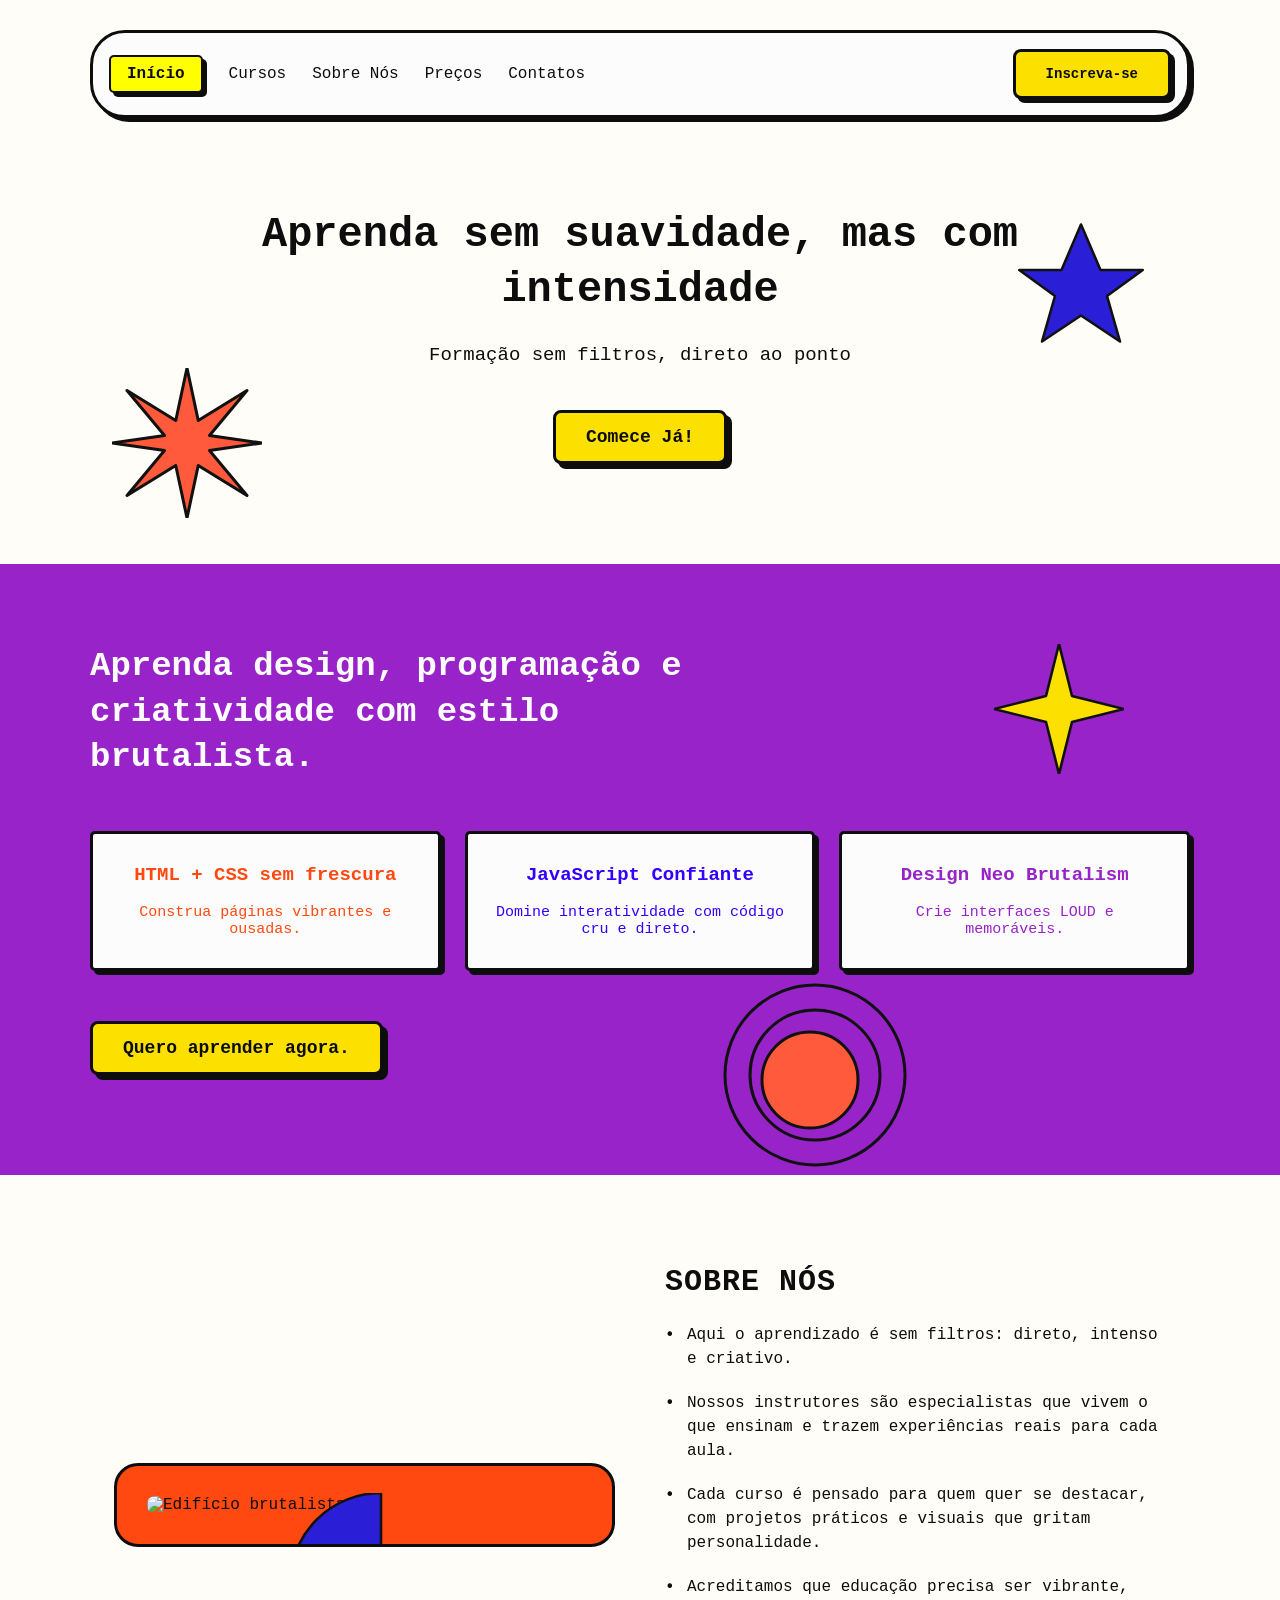
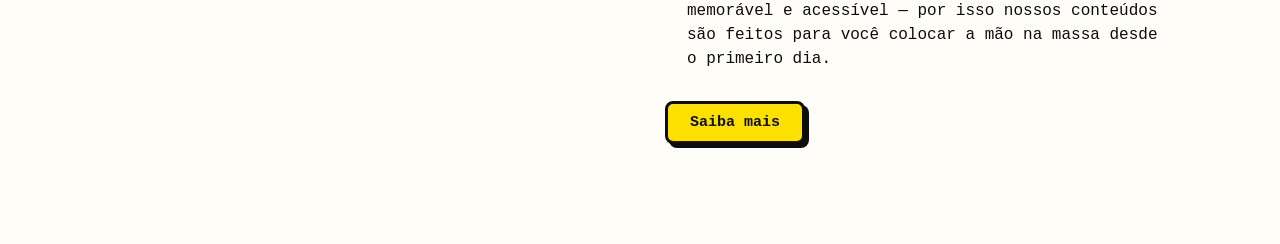
==== neo-brutalism/projeto-2/index.html @ 20c5fb58 "changes" ====
<!DOCTYPE html>
<html lang pt-BR>
<head>
    <meta charset="utf-8">
    <title>Course Page</title>
    <link href="https://fonts.googleapis.com/css2?family=Cousine:ital,wght@0,400;0,700;1,400;1,700&family=Lexend+Mega:wght@100..900&display=swap" rel="stylesheet">
    <link rel="stylesheet" href="assets/style.css">
</head>
<body>

  <!-- NAVBAR -->
  <nav class="navbar">
    <ul>
      <li class="active"><a href="#">Início</a></li>
      <li><a href="#">Cursos</a></li>
      <li><a href="#">Sobre Nós</a></li>
      <li><a href="#">Preços</a></li>
      <li><a href="#">Contatos</a></li>
    </ul>
    <ul>
      <li class="cta"><a href="#">Inscreva-se</a></li>
    </ul>
  </nav>

  <!-- HERO -->
  <section class="hero">
        <svg class="shape star-blue" viewBox="0 0 200 200" xmlns="http://www.w3.org/2000/svg">
      <polygon points="100,10 130,80 195,80 140,120 160,190 100,150 40,190 60,120 5,80 70,80"
        fill="#2a1fd6" stroke="#111" stroke-width="4" stroke-linejoin="round"/>
    </svg>

    <svg class="shape burst-orange" viewBox="0 0 200 200" xmlns="http://www.w3.org/2000/svg">
      <polygon points="100,0 115,70 180,30 130,90 200,100 130,110 180,170 115,130 100,200 85,130 20,170 70,110 0,100 70,90 20,30 85,70"
        fill="#ff5a3c" stroke="#111" stroke-width="4" stroke-linejoin="round"/>
    </svg>
    
    <h1>Aprenda sem suavidade, mas com intensidade</h1>
    <p>Formação sem filtros, direto ao ponto</p>
    <a href="#" class="btn-yellow">Comece Já!</a>
  </section>

  <!-- PURPLE SECTION -->
  <section class="purple-section">
    <div class="purple-inner">
      <svg class="shape star-yellow" viewBox="0 0 200 200" xmlns="http://www.w3.org/2000/svg">
        <path d="M100 0 L120 80 L200 100 L120 120 L100 200 L80 120 L0 100 L80 80 Z"
          fill="#fbe000" stroke="#111" stroke-width="4" stroke-linejoin="round"/>
      </svg>

      <h2>Aprenda design, programação e criatividade com estilo brutalista.</h2>

      <div class="cards">
        <div class="card">
          <h3>HTML + CSS sem frescura</h3>
          <p>Construa páginas vibrantes e ousadas.</p>
        </div>
        <div class="card">
          <h3>JavaScript Confiante</h3>
          <p>Domine interatividade com código cru e direto.</p>
        </div>
        <div class="card">
          <h3>Design Neo Brutalism</h3>
          <p>Crie interfaces LOUD e memoráveis.</p>
        </div>
      </div>

      <a href="#" class="btn-yellow">Quero aprender agora.</a>

      <svg class="shape rings-orange" viewBox="0 0 200 200" xmlns="http://www.w3.org/2000/svg">
        <circle cx="100" cy="100" r="90" fill="none" stroke="#111" stroke-width="3"/>
        <circle cx="100" cy="100" r="65" fill="none" stroke="#111" stroke-width="3"/>
        <circle cx="95" cy="105" r="48" fill="#ff5a3c" stroke="#111" stroke-width="3"/>
      </svg>
    </div>
  </section>

  <!-- ABOUT SECTION -->
  <section class="about-section">
    <div class="about-image-wrap">
      <img src="neobrutalismphoto" alt="Edifício brutalista">
      <svg class="fan-shape" viewBox="0 0 200 140" xmlns="http://www.w3.org/2000/svg">
        <path d="M0 140 A140 140 0 0 1 140 0 L140 140 Z" fill="#2a1fd6" stroke="#111" stroke-width="4"/>
      </svg>
    </div>

    <div class="about-text">
      <h2>SOBRE NÓS</h2>
      <ul>
        <li>Aqui o aprendizado é sem filtros: direto, intenso e criativo.</li>
        <li>Nossos instrutores são especialistas que vivem o que ensinam e trazem experiências reais para cada aula.</li>
        <li>Cada curso é pensado para quem quer se destacar, com projetos práticos e visuais que gritam personalidade.</li>
        <li>Acreditamos que educação precisa ser vibrante, memorável e acessível — por isso nossos conteúdos são feitos para você colocar a mão na massa desde o primeiro dia.</li>
      </ul>
      <a href="#" class="btn-yellow small">Saiba mais</a>
    </div>
  </section>

</body>
</html>




</html>
---- neo-brutalism/projeto-2/assets/style.css ----
* {
    box-sizing: border-box;
  }

  :root {
    --black: #0D0D0D;
    --cream: #FFFDF7;
    --purple: #9723C9;
    --yellow: #fbe000;
    --yellow-light: #FFFF00;
    --orange: #FF4910;
    --blue: #3300FF;
  }

  body {
    margin: 0;
    background: var(--cream);
    font-family: 'Cousine', Cousine, monospace;
    color: var(--black);
  }

  img {
    max-width: 100%;
    display: block;
  }

  /* ===== NAVBAR ===== */
  .navbar {
    max-width: 1100px;
    margin: 30px auto 0;
    background: #FCFCFC;
    border: 3px solid var(--black);
    border-radius: 35px;
    box-shadow: 4px 4px 0px var(--black);
    display: flex;
    align-items: center;
    justify-content: space-between;
    gap: 12px;
    padding: 16px 16px;
    flex-wrap: wrap;
    position: relative;
    z-index: 5;
  }

  .navbar ul {
    list-style: none;
    display: flex;
    align-items: center;
    gap: 26px;
    margin: 0;
    padding: 0;
    flex-wrap: wrap;
  }

  .navbar a {
    text-decoration: none;
    color: var(--black);
    font-size: 16px;
    white-space: nowrap;
  }

    .navbar a:hover {
    background: #FFF6DE55;
    border: 1px solid var(--black);
    border-radius: 5px;
    color: var(--black);
    font-size: 16px;
    box-shadow: 4px 4px var(--black);
    padding: 8px 16px;

  }

  .navbar li.active a {
    background: var(--yellow-light);
    border: 2px solid var(--black);
    border-radius: 5px;
    box-shadow: 4px 4px 0px var(--black);
    padding: 8px 16px;
    font-weight: 700;
    display: inline-block;
  }

  .navbar .cta a {
    display: inline-block;
    background: var(--yellow);
    border: 3px solid var(--black);
    border-radius: 8px;
    box-shadow: 4px 4px 0px var(--black);
    padding: 14px 30px;
    font-weight: 700;
    font-size: 14px;
    text-decoration: none;
    color: var(--black);
    font-family: 'cousine';
    cursor: pointer;
    transition: all 0.1s ease;
  }

    .navbar .cta a:hover {
    background: #FCFCFC;
    transform: translate(3px, 3px);
    box-shadow: 2px 2px 0px var(--black);
  }

  /* ===== HERO ===== */
  .hero {
    position: relative;
    max-width: 1100px;
    margin: 0 auto;
    padding: 90px 24px 100px;
    text-align: center;
    overflow: visible;
  }

  .hero h1 {
    font-size: 42px;
    font-weight: 700;
    margin: 0 0 24px;
    line-height: 1.3;
  }

  .hero p {
    font-size: 19px;
    max-width: 480px;
    margin: 0 auto 40px;
    line-height: 1.5;
  }

  .btn-yellow {
    display: inline-block;
    background: var(--yellow);
    border: 3px solid var(--black);
    border-radius: 8px;
    box-shadow: 5px 5px 0px var(--black);
    padding: 14px 30px;
    font-weight: 700;
    font-size: 18px;
    text-decoration: none;
    color: var(--black);
    font-family: 'cousine';
    cursor: pointer;
    transition: all 0.1s ease;
  }

  .btn-yellow:hover {
    background: #FCFCFC;
    transform: translate(3px, 3px);
    box-shadow: 2px 2px 0px var(--black);
  }
 .shape {
    position: absolute;
  }

  .shape.star-blue {
    width: 130px;
    top: 100px;
    right: 4%;
  }

  .shape.burst-orange {
    width: 150px;
    top: 250px;
    left: 2%;
  }

  /* ===== PURPLE SECTION ===== */
  .purple-section {
    background: var(--purple);
    color: #FCFCFC;
    padding: 80px 24px 100px;
    position: relative;
    overflow: hidden;
  }

  .purple-inner {
    max-width: 1100px;
    margin: 0 auto;
    position: relative;
  }

  .purple-inner h2 {
    font-size: 34px;
    max-width: 650px;
    line-height: 1.35;
    margin: 0 0 50px;
  }

  .cards {
    display: grid;
    grid-template-columns: repeat(3, 1fr);
    gap: 24px;
    margin-bottom: 50px;
  }

  .card {
    background: #FCFCFC;
    border: 3px solid var(--black);
    border-radius: 5px;
    box-shadow: 4px 4px 0px var(--black);
    padding: 30px 20px;
    text-align: center;
  }

  .card:hover{
    transform: translate(3px, 3px);
    box-shadow: 2px 2px 0px var(--black);
  }

  .card h3 {
    color: var(--orange);
    font-size: 19px;
    margin: 0 0 18px;
  }

  .card:nth-child(2) h3 { color: var(--blue); }
  .card:nth-child(3) h3 { color: var(--purple); }

  .card p {
    font-size: 15px;
    margin: 0;
    color: inherit;
  }
  .card:nth-child(1) p { color: var(--orange); }
  .card:nth-child(2) p { color: var(--blue); }
  .card:nth-child(3) p { color: var(--purple); }

  .shape.star-yellow {
    width: 130px;
    top: 0;
    right: 6%;
  }

  .shape.rings-orange {
    width: 200px;
    bottom: -100px;
    right: 25%;
  }

  /* ===== ABOUT SECTION ===== */
  .about-section {
    max-width: 1100px;
    margin: 0 auto;
    padding: 90px 24px 100px;
    display: grid;
    grid-template-columns: 1fr 1fr;
    gap: 50px;
    align-items: center;
    position: relative;
  }

  .about-image-wrap {
    background: var(--orange);
    border: 3px solid var(--black);
    border-radius: 24px;
    padding: 30px;
    position: relative;
    overflow: hidden;
  }

  .about-image-wrap img {
    border-radius: 8px;
  }

  .fan-shape {
    position: absolute;
    width: 130px;
    bottom: -40px;
    left: 35%;
  }

  .about-text h2 {
    font-size: 30px;
    margin: 0 0 24px;
    letter-spacing: 1px;
  }

  .about-text ul {
    list-style: none;
    padding: 0;
    margin: 0 0 30px;
  }

  .about-text li {
    margin-bottom: 20px;
    padding-left: 22px;
    position: relative;
    font-size: 16px;
    line-height: 1.5;
  }

  .about-text li::before {
    content: "•";
    position: absolute;
    left: 0;
    font-weight: 700;
  }

  .btn-yellow.small {
    padding: 10px 22px;
    font-size: 15px;
    box-shadow: 4px 4px 0px var(--black);
  }

  /* ===== RESPONSIVE ===== */
  @media (max-width: 800px) {
    .cards { grid-template-columns: 1fr; }
    .about-section { grid-template-columns: 1fr; }
    .hero h1 { font-size: 30px; }
    .navbar ul { gap: 14px; }
    .navbar a { font-size: 14px; }
    .shape { display: none; }
  }
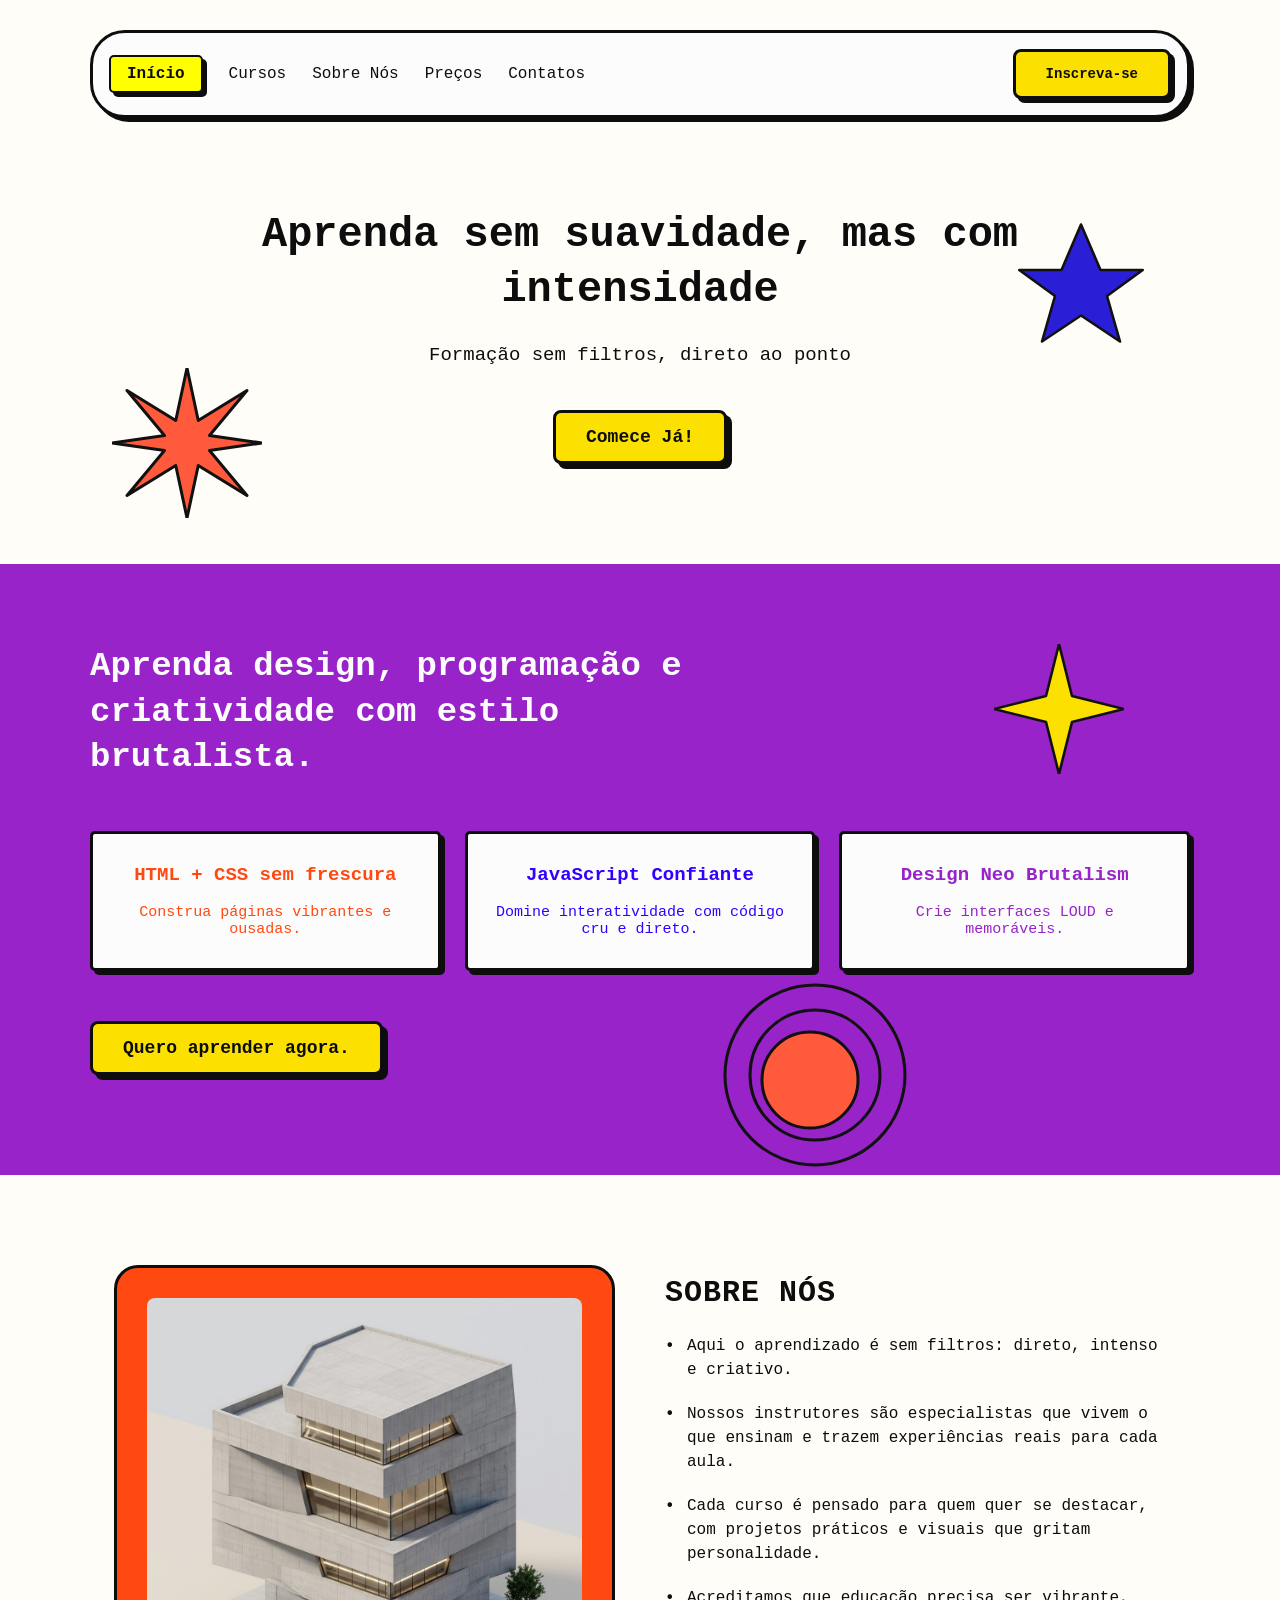
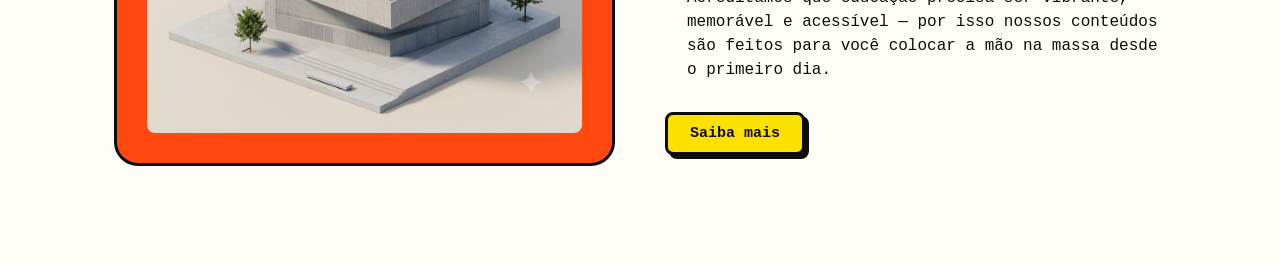
==== commit 89603d90: "New photo" ====
--- a/neo-brutalism/projeto-2/index.html
+++ b/neo-brutalism/projeto-2/index.html
@@ -77,10 +77,7 @@
   <!-- ABOUT SECTION -->
   <section class="about-section">
     <div class="about-image-wrap">
-      <img src="neobrutalismphoto" alt="Edifício brutalista">
-      <svg class="fan-shape" viewBox="0 0 200 140" xmlns="http://www.w3.org/2000/svg">
-        <path d="M0 140 A140 140 0 0 1 140 0 L140 140 Z" fill="#2a1fd6" stroke="#111" stroke-width="4"/>
-      </svg>
+      <img src="neobrutalismphoto.jpg" alt="Edifício brutalista">
     </div>
 
     <div class="about-text">
--- a/neo-brutalism/projeto-2/assets/style.css
+++ b/neo-brutalism/projeto-2/assets/style.css
@@ -261,13 +261,6 @@
     border-radius: 8px;
   }
 
-  .fan-shape {
-    position: absolute;
-    width: 130px;
-    bottom: -40px;
-    left: 35%;
-  }
-
   .about-text h2 {
     font-size: 30px;
     margin: 0 0 24px;
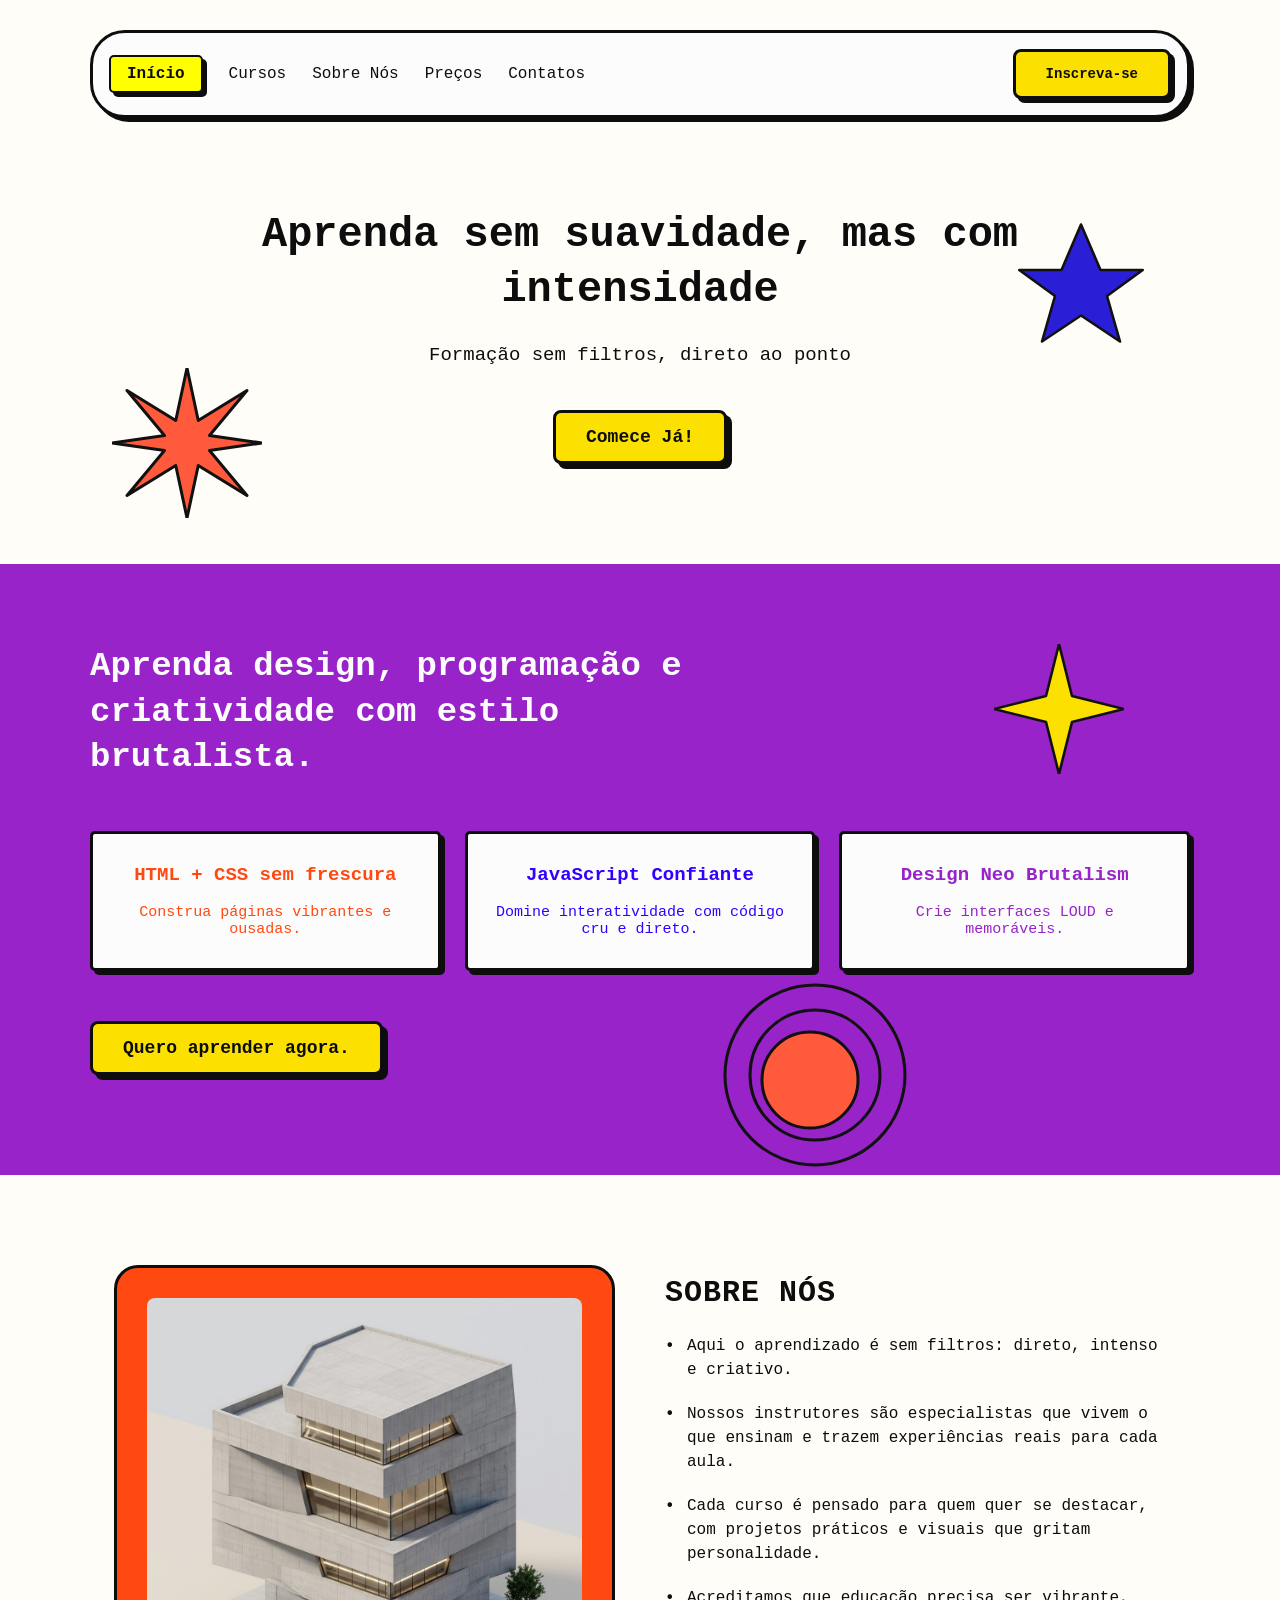
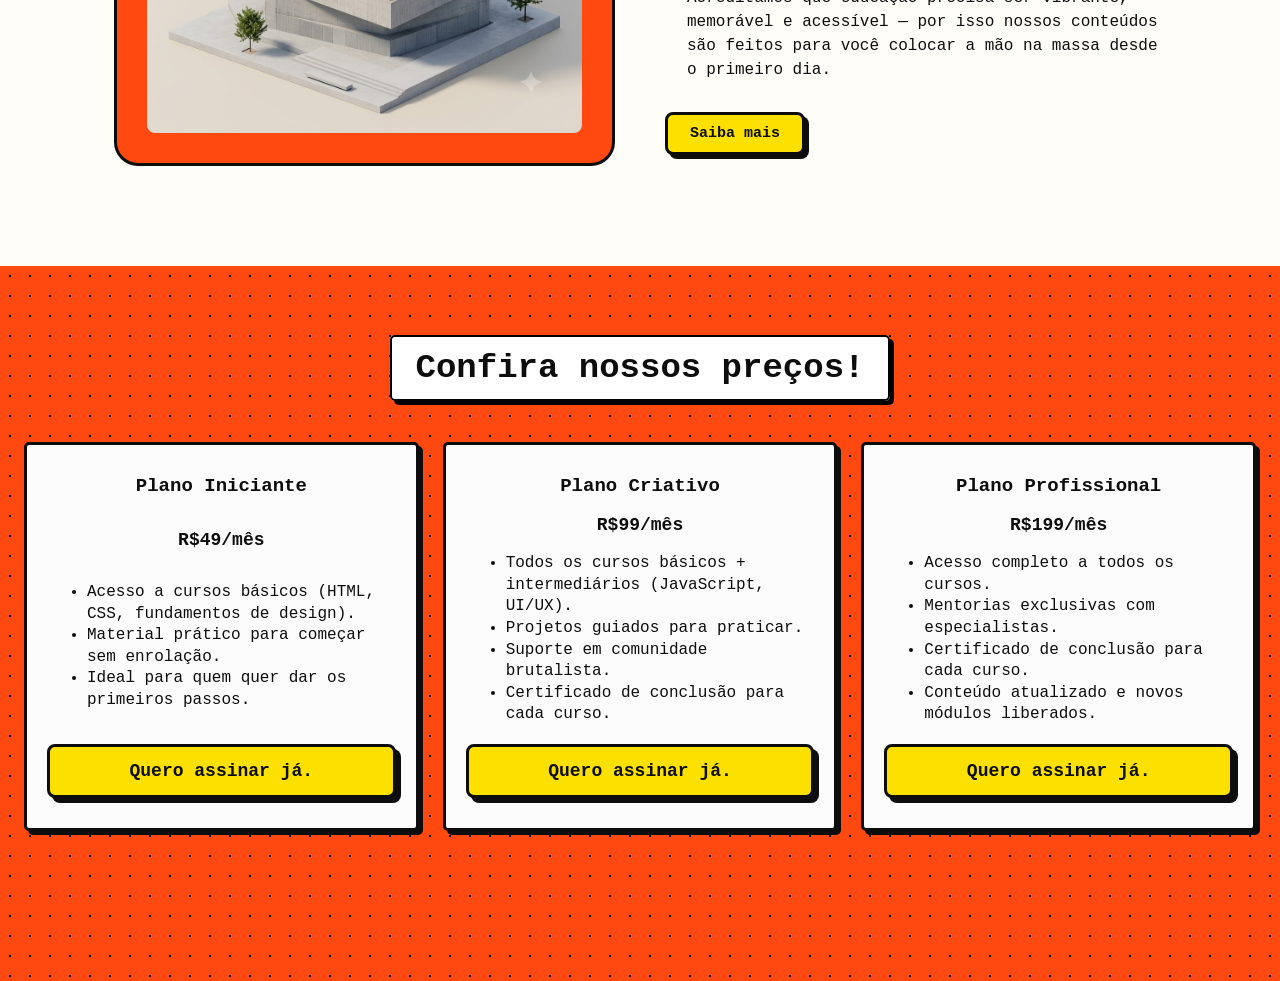
==== commit c12f5eb2: "Add pricing section" ====
--- a/neo-brutalism/projeto-2/index.html
+++ b/neo-brutalism/projeto-2/index.html
@@ -11,10 +11,10 @@
   <!-- NAVBAR -->
   <nav class="navbar">
     <ul>
-      <li class="active"><a href="#">Início</a></li>
-      <li><a href="#">Cursos</a></li>
-      <li><a href="#">Sobre Nós</a></li>
-      <li><a href="#">Preços</a></li>
+      <li class="active"><a href="#inicio">Início</a></li>
+      <li><a href="#cursos">Cursos</a></li>
+      <li><a href="#sobre-nos">Sobre Nós</a></li>
+      <li><a href="#preços">Preços</a></li>
       <li><a href="#">Contatos</a></li>
     </ul>
     <ul>
@@ -23,7 +23,7 @@
   </nav>
 
   <!-- HERO -->
-  <section class="hero">
+  <section class="hero" id="inicio">
         <svg class="shape star-blue" viewBox="0 0 200 200" xmlns="http://www.w3.org/2000/svg">
       <polygon points="100,10 130,80 195,80 140,120 160,190 100,150 40,190 60,120 5,80 70,80"
         fill="#2a1fd6" stroke="#111" stroke-width="4" stroke-linejoin="round"/>
@@ -39,9 +39,9 @@
     <a href="#" class="btn-yellow">Comece Já!</a>
   </section>
 
-  <!-- PURPLE SECTION -->
-  <section class="purple-section">
-    <div class="purple-inner">
+  <!-- CURSOS SECTION -->
+  <section class="cursos" id="cursos">
+    <div class="cursos-inner">
       <svg class="shape star-yellow" viewBox="0 0 200 200" xmlns="http://www.w3.org/2000/svg">
         <path d="M100 0 L120 80 L200 100 L120 120 L100 200 L80 120 L0 100 L80 80 Z"
           fill="#fbe000" stroke="#111" stroke-width="4" stroke-linejoin="round"/>
@@ -50,15 +50,15 @@
       <h2>Aprenda design, programação e criatividade com estilo brutalista.</h2>
 
       <div class="cards">
-        <div class="card">
+        <div class="card-cursos">
           <h3>HTML + CSS sem frescura</h3>
           <p>Construa páginas vibrantes e ousadas.</p>
         </div>
-        <div class="card">
+        <div class="card-cursos">
           <h3>JavaScript Confiante</h3>
           <p>Domine interatividade com código cru e direto.</p>
         </div>
-        <div class="card">
+        <div class="card-cursos">
           <h3>Design Neo Brutalism</h3>
           <p>Crie interfaces LOUD e memoráveis.</p>
         </div>
@@ -75,7 +75,7 @@
   </section>
 
   <!-- ABOUT SECTION -->
-  <section class="about-section">
+  <section class="about-section" id="sobre-nos">
     <div class="about-image-wrap">
       <img src="neobrutalismphoto.jpg" alt="Edifício brutalista">
     </div>
@@ -92,6 +92,50 @@
     </div>
   </section>
 
+  <!-- PRICING SECTION -->
+   <section class="pricing" id="preços">
+    <div class="pricing-inner">
+      <h2><span class="highlight">Confira nossos preços!</span> </h2>
+    </div>
+
+    <div class="cards">
+      <div class="card-pricing">
+          <h3>Plano Iniciante</h3>
+          <h4>R$49/mês</h4>
+          <ul>
+            <li>Acesso a cursos básicos (HTML, CSS, fundamentos de design).</li>
+            <li>Material prático para começar sem enrolação.</li>
+            <li>Ideal para quem quer dar os primeiros passos.</li>
+          </ul>
+        <a href="#" class="btn-yellow">Quero assinar já.</a>
+      </div>
+      <div class="card-pricing">
+        <h3>Plano Criativo</h3>
+        <h4>R$99/mês</h4>
+        <ul>
+          <li>Todos os cursos básicos + intermediários (JavaScript, UI/UX).</li>
+          <li>Projetos guiados para praticar.</li>
+          <li>Suporte em comunidade brutalista.</li>
+          <li>Certificado de conclusão para cada curso.</li>
+        </ul>
+        <a href="#" class="btn-yellow">Quero assinar já.</a>
+        </div>
+      <div class="card-pricing">
+        <h3>Plano Profissional</h3>
+        <h4>R$199/mês</h4>
+        <ul>
+          <li>Acesso completo a todos os cursos.</li>
+          <li>Mentorias exclusivas com especialistas.</li>
+          <li>Certificado de conclusão para cada curso.</li>
+          <li>Conteúdo atualizado e novos módulos liberados.</li>
+        </ul>
+        <a href="#" class="btn-yellow">Quero assinar já.</a>
+      </div>
+    </div>
+
+
+   </section>
+
 </body>
 </html>
 
--- a/neo-brutalism/projeto-2/assets/style.css
+++ b/neo-brutalism/projeto-2/assets/style.css
@@ -12,11 +12,19 @@
     --blue: #3300FF;
   }
 
+  html{
+    scroll-behavior: smooth;
+  }
+
   body {
     margin: 0;
     background: var(--cream);
     font-family: 'Cousine', Cousine, monospace;
     color: var(--black);
+  }
+
+  section[id]{
+    scroll-margin-top: 10px;
   }
 
   img {
@@ -163,8 +171,8 @@
     left: 2%;
   }
 
-  /* ===== PURPLE SECTION ===== */
-  .purple-section {
+  /* ===== CURSOS SECTION ===== */
+  .cursos {
     background: var(--purple);
     color: #FCFCFC;
     padding: 80px 24px 100px;
@@ -172,13 +180,13 @@
     overflow: hidden;
   }
 
-  .purple-inner {
+  .cursos-inner {
     max-width: 1100px;
     margin: 0 auto;
     position: relative;
   }
 
-  .purple-inner h2 {
+  .cursos-inner h2 {
     font-size: 34px;
     max-width: 650px;
     line-height: 1.35;
@@ -192,7 +200,7 @@
     margin-bottom: 50px;
   }
 
-  .card {
+  .card-cursos {
     background: #FCFCFC;
     border: 3px solid var(--black);
     border-radius: 5px;
@@ -201,28 +209,28 @@
     text-align: center;
   }
 
-  .card:hover{
+  .card-cursos:hover{
     transform: translate(3px, 3px);
     box-shadow: 2px 2px 0px var(--black);
   }
 
-  .card h3 {
+  .card-cursos h3 {
     color: var(--orange);
     font-size: 19px;
     margin: 0 0 18px;
   }
 
-  .card:nth-child(2) h3 { color: var(--blue); }
-  .card:nth-child(3) h3 { color: var(--purple); }
-
-  .card p {
+  .card-cursos:nth-child(2) h3 { color: var(--blue); }
+  .card-cursos:nth-child(3) h3 { color: var(--purple); }
+
+  .card-cursos p {
     font-size: 15px;
     margin: 0;
     color: inherit;
   }
-  .card:nth-child(1) p { color: var(--orange); }
-  .card:nth-child(2) p { color: var(--blue); }
-  .card:nth-child(3) p { color: var(--purple); }
+  .card-cursos:nth-child(1) p { color: var(--orange); }
+  .card-cursos:nth-child(2) p { color: var(--blue); }
+  .card-cursos:nth-child(3) p { color: var(--purple); }
 
   .shape.star-yellow {
     width: 130px;
@@ -293,6 +301,73 @@
     font-size: 15px;
     box-shadow: 4px 4px 0px var(--black);
   }
+
+  /* ===== PRICING ===== */
+
+  .pricing{
+    background: var(--orange);
+    background-image: radial-gradient(circle, black 10%, transparent 11%);
+    background-size: 20px 20px;
+    color: #0D0D0D;
+    padding: 80px 24px 100px;
+    position: relative;
+    overflow: hidden;
+  }
+
+  .pricing-inner{
+    max-width: 1100px;
+    margin: 0 auto;
+    position: relative;
+  }
+
+  .pricing-inner h2 {
+    font-size: 34px;
+    max-width: auto;
+    line-height: 1.35;
+    margin: 0 0 50px;
+    text-align: center;
+  }
+
+  .highlight {
+  background-color: white;
+  border: 2px solid black;
+  box-shadow: 4px 4px black;
+  padding: 12px 24px;
+  border-radius: 5px;
+  }
+
+    .card-pricing{
+    background: #FCFCFC;
+    border: 3px solid var(--black);
+    border-radius: 5px;
+    box-shadow: 4px 4px 0px var(--black);
+    padding: 30px 20px;
+    text-align: center;
+    flex-direction: column; /* organiza conteúdo em coluna */
+    justify-content: space-between; /* empurra o botão para o fim */
+    display: flex;
+    }
+
+    .card-pricing h3{
+    color: var(--black);
+    font-size: 19px;
+    margin: 0 0 18px;
+    }
+
+    .card-pricing h4{
+    color: var(--black);
+    font-size: 18px;
+    margin: 0 0 18px;
+    }
+
+    .card-pricing ul{
+    color: var(--black);
+    font-size: 16px;
+    margin: 0 0 18px;
+    text-align: left;
+    line-height: 1.35;
+    }
+
 
   /* ===== RESPONSIVE ===== */
   @media (max-width: 800px) {
